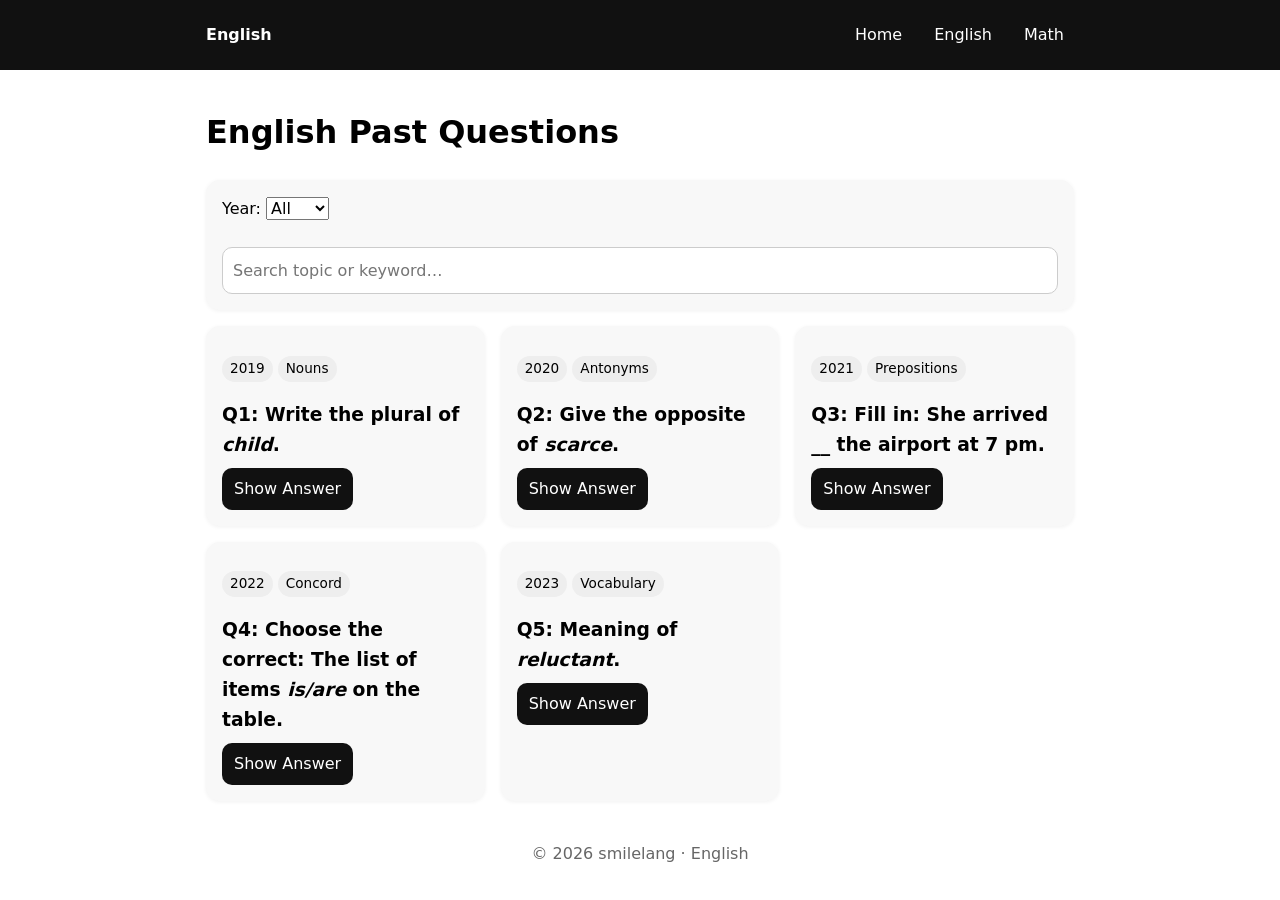
==== english.html @ 7b01eee9 "Create english.html" ====
<!DOCTYPE html>
<html lang="en">
<head>
  <meta charset="UTF-8" />
  <meta name="viewport" content="width=device-width, initial-scale=1" />
  <title>English Past Questions</title>
  <link rel="stylesheet" href="styles.css" />
  <script>
    const DATA = [
      { id:1, year:2019, topic:"Nouns", q:"Write the plural of <em>child</em>.", a:"Children" },
      { id:2, year:2020, topic:"Antonyms", q:"Give the opposite of <em>scarce</em>.", a:"Abundant" },
      { id:3, year:2021, topic:"Prepositions", q:"Fill in: She arrived __ the airport at 7 pm.", a:"at" },
      { id:4, year:2022, topic:"Concord", q:"Choose the correct: The list of items <em>is/are</em> on the table.", a:"is" },
      { id:5, year:2023, topic:"Vocabulary", q:"Meaning of <em>reluctant</em>.", a:"Unwilling / hesitant" },
    ];
    function render(list){
      const wrap = document.getElementById('list');
      wrap.innerHTML = "";
      list.forEach(item=>{
        const section = document.createElement('section');
        section.className = "card";
        section.innerHTML = `
          <p class="badge">${item.year}</p> <span class="badge">${item.topic}</span>
          <h3 style="margin:.3rem 0 0.5rem 0;">Q${item.id}: ${item.q}</h3>
          <button aria-expanded="false" onclick="toggleAns(this)">Show Answer</button>
          <p class="answer" style="display:none;margin-top:8px;color:green;"><strong>Answer:</strong> ${item.a}</p>
        `;
        wrap.appendChild(section);
      });
    }
    function toggleAns(btn){
      const p = btn.nextElementSibling;
      const show = p.style.display === "none";
      p.style.display = show ? "block" : "none";
      btn.textContent = show ? "Hide Answer" : "Show Answer";
      btn.setAttribute("aria-expanded", show ? "true" : "false");
    }
    function applyFilters(){
      const year = document.getElementById('year').value;
      const text = document.getElementById('search').value.trim().toLowerCase();
      let out = DATA.slice();
      if(year !== "all"){ out = out.filter(x=> String(x.year) === year); }
      if(text){ out = out.filter(x => (x.q+x.a+x.topic).toLowerCase().includes(text)); }
      render(out);
    }
    document.addEventListener('DOMContentLoaded', ()=>{
      render(DATA);
    });
  </script>
</head>
<body>
<header>
  <nav class="nav container">
    <strong>English</strong>
    <span style="flex:1"></span>
    <a href="index.html">Home</a>
    <a href="english.html">English</a>
    <a href="math.html">Math</a>
  </nav>
</header>

<main class="container">
  <h1>English Past Questions</h1>
  <div class="card" style="margin-bottom:16px;">
    <label>Year:
      <select id="year" onchange="applyFilters()">
        <option value="all">All</option>
        <option>2019</option><option>2020</option><option>2021</option><option>2022</option><option>2023</option>
      </select>
    </label>
    <br/><br/>
    <input id="search" placeholder="Search topic or keyword…" oninput="applyFilters()" style="width:100%;padding:10px;border:1px solid #ccc;border-radius:10px" />
  </div>

  <div id="list" class="grid"></div>
</main>

<footer class="footer">© <span id="y"></span> smilelang · English</footer>
<script>document.getElementById('y').textContent=new Date().getFullYear()</script>
</body>
</html>
---- styles.css ----
* { box-sizing: border-box; }
body { margin: 0; font-family: system-ui, -apple-system, Segoe UI, Roboto, Arial, sans-serif; line-height: 1.6; }
header { background: #111; color: #fff; }
.nav { display: flex; gap: 12px; padding: 12px 16px; align-items: center; flex-wrap: wrap; }
.nav a { color: #fff; text-decoration: none; padding: 6px 10px; border-radius: 8px; }
.nav a:hover { background: rgba(255,255,255,0.14); }
.container { max-width: 900px; margin: 0 auto; padding: 16px; }
.grid { display: grid; gap: 16px; grid-template-columns: repeat(auto-fit,minmax(220px,1fr)); }
.card { background: #f8f8f8; border-radius: 14px; padding: 16px; box-shadow: 0 1px 4px rgba(0,0,0,.06); }
input, select, button, textarea { font: inherit; }
button { padding: 8px 12px; border: 0; border-radius: 10px; background:#111; color:#fff; }
button[aria-expanded="true"] { background: #333; }
.badge { display:inline-block; padding:2px 8px; border-radius:999px; background:#eee; font-size:.85rem; }
.footer { text-align:center; color:#666; padding: 24px; }
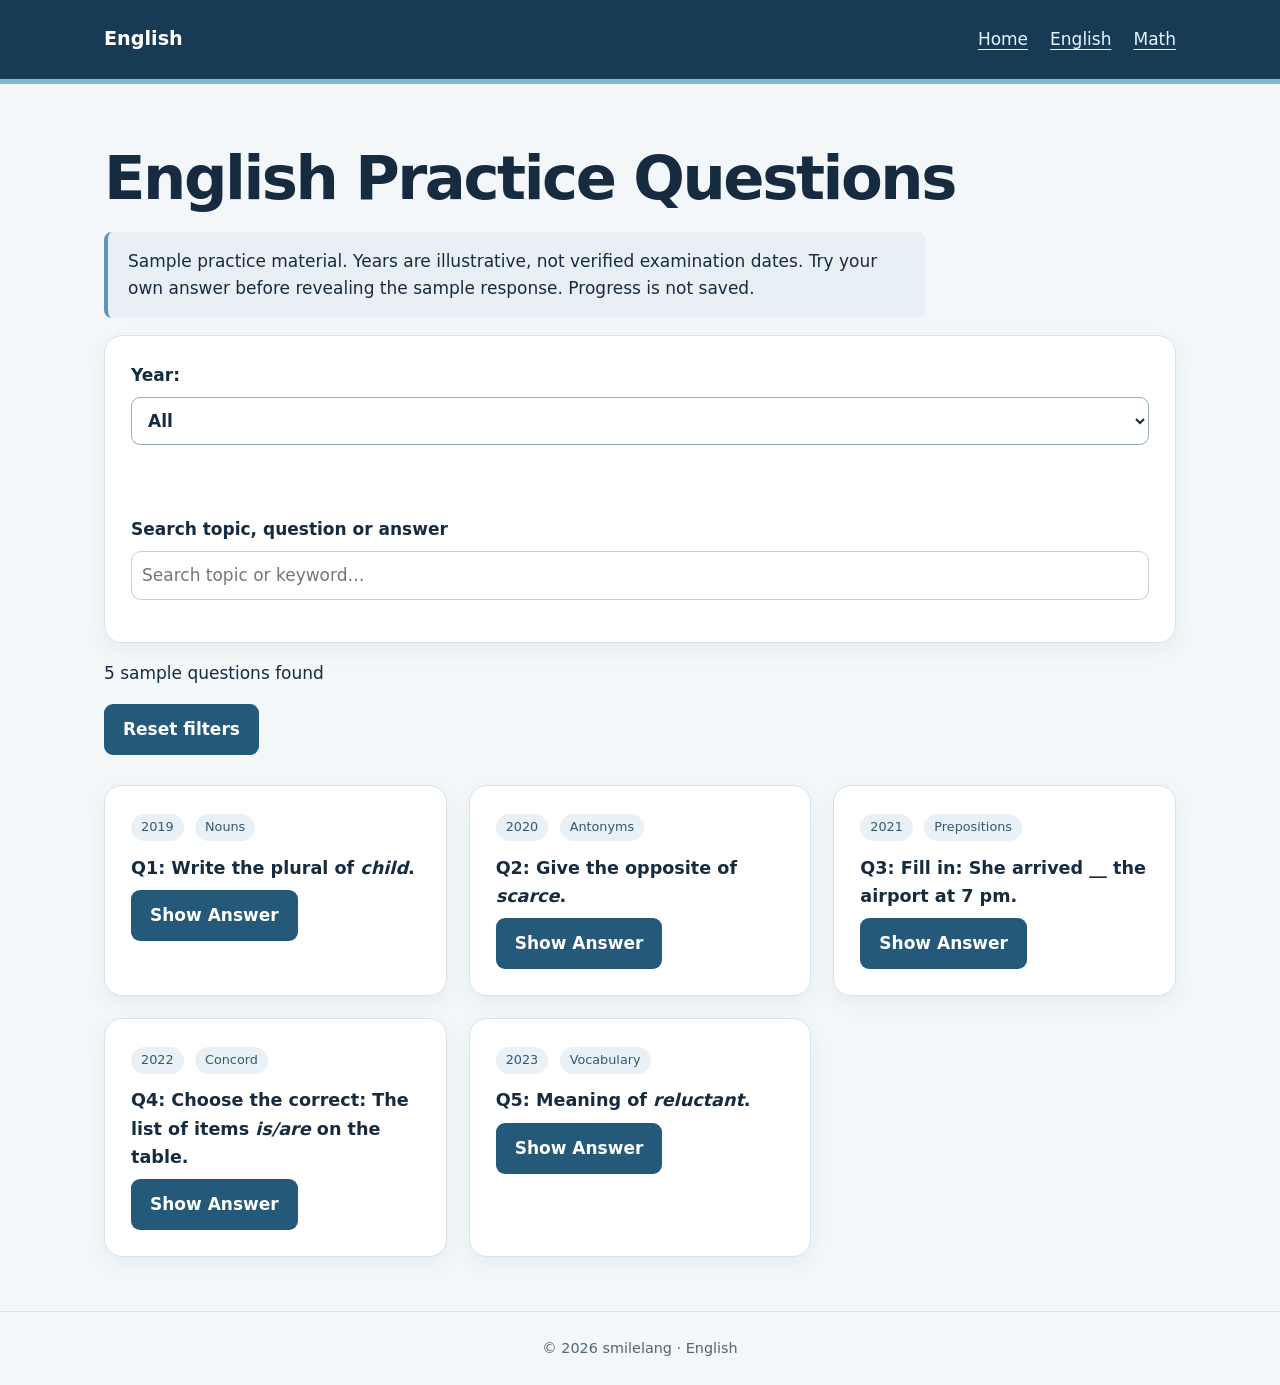
==== commit 3e4afb7a: "Improve sample question search and accessible answer review" ====
--- a/english.html
+++ b/english.html
@@ -16,14 +16,19 @@
     function render(list){
       const wrap = document.getElementById('list');
       wrap.innerHTML = "";
+      document.getElementById('result-count').textContent = `${list.length} sample question${list.length === 1 ? '' : 's'} found`;
+      if (!list.length) {
+        const empty = document.createElement('p'); empty.className = 'notice';
+        empty.textContent = 'No matching questions. Try a different keyword or choose All years.'; wrap.appendChild(empty);
+      }
       list.forEach(item=>{
         const section = document.createElement('section');
         section.className = "card";
         section.innerHTML = `
           <p class="badge">${item.year}</p> <span class="badge">${item.topic}</span>
           <h3 style="margin:.3rem 0 0.5rem 0;">Q${item.id}: ${item.q}</h3>
-          <button aria-expanded="false" onclick="toggleAns(this)">Show Answer</button>
-          <p class="answer" style="display:none;margin-top:8px;color:green;"><strong>Answer:</strong> ${item.a}</p>
+          <button type="button" aria-expanded="false" aria-controls="answer-${item.id}" onclick="toggleAns(this)">Show Answer</button>
+          <p id="answer-${item.id}" class="answer" style="display:none;margin-top:8px;color:green;"><strong>Answer:</strong> ${item.a}</p>
         `;
         wrap.appendChild(section);
       });
@@ -49,8 +54,9 @@
   </script>
 </head>
 <body>
+<a class="skip" href="#main">Skip to content</a>
 <header>
-  <nav class="nav container">
+  <nav class="nav container" aria-label="Main navigation">
     <strong>English</strong>
     <span style="flex:1"></span>
     <a href="index.html">Home</a>
@@ -59,8 +65,9 @@
   </nav>
 </header>
 
-<main class="container">
-  <h1>English Past Questions</h1>
+<main id="main" class="container">
+  <h1>English Practice Questions</h1>
+  <p class="notice">Sample practice material. Years are illustrative, not verified examination dates. Try your own answer before revealing the sample response. Progress is not saved.</p>
   <div class="card" style="margin-bottom:16px;">
     <label>Year:
       <select id="year" onchange="applyFilters()">
@@ -69,9 +76,12 @@
       </select>
     </label>
     <br/><br/>
-    <input id="search" placeholder="Search topic or keyword…" oninput="applyFilters()" style="width:100%;padding:10px;border:1px solid #ccc;border-radius:10px" />
+    <label for="search">Search topic, question or answer</label>
+    <input type="search" id="search" placeholder="Search topic or keyword…" oninput="applyFilters()" style="width:100%;padding:10px;border:1px solid #ccc;border-radius:10px" />
   </div>
 
+  <p id="result-count" role="status" aria-live="polite"></p>
+  <button type="button" onclick="document.getElementById('year').value='all';document.getElementById('search').value='';applyFilters()">Reset filters</button>
   <div id="list" class="grid"></div>
 </main>
 
--- a/styles.css
+++ b/styles.css
@@ -1,14 +1 @@
-* { box-sizing: border-box; }
-body { margin: 0; font-family: system-ui, -apple-system, Segoe UI, Roboto, Arial, sans-serif; line-height: 1.6; }
-header { background: #111; color: #fff; }
-.nav { display: flex; gap: 12px; padding: 12px 16px; align-items: center; flex-wrap: wrap; }
-.nav a { color: #fff; text-decoration: none; padding: 6px 10px; border-radius: 8px; }
-.nav a:hover { background: rgba(255,255,255,0.14); }
-.container { max-width: 900px; margin: 0 auto; padding: 16px; }
-.grid { display: grid; gap: 16px; grid-template-columns: repeat(auto-fit,minmax(220px,1fr)); }
-.card { background: #f8f8f8; border-radius: 14px; padding: 16px; box-shadow: 0 1px 4px rgba(0,0,0,.06); }
-input, select, button, textarea { font: inherit; }
-button { padding: 8px 12px; border: 0; border-radius: 10px; background:#111; color:#fff; }
-button[aria-expanded="true"] { background: #333; }
-.badge { display:inline-block; padding:2px 8px; border-radius:999px; background:#eee; font-size:.85rem; }
-.footer { text-align:center; color:#666; padding: 24px; }
+:root{color-scheme:light;--ink:#172b40;--blue:#24597a;--muted:#516575;--line:#d8e3eb}*{box-sizing:border-box}body{margin:0;background:#f3f7fa;color:var(--ink);font:17px/1.6 system-ui,sans-serif}a{color:#205778;text-underline-offset:4px}a:hover{text-decoration:underline}a:focus-visible,button:focus-visible,input:focus-visible,select:focus-visible,summary:focus-visible{outline:3px solid #c47b17;outline-offset:4px}.container{max-width:1120px;margin:auto;padding:24px}.nav{display:flex;align-items:center;flex-wrap:wrap;gap:22px}.nav a{color:#e6f4ff}.nav strong{margin-right:auto;color:#fff;font-size:1.2rem}header{background:#183b55;border-bottom:5px solid #83b9d2}main{min-height:65vh}h1{font-size:clamp(2rem,5vw,3.8rem);line-height:1.12;letter-spacing:-.04em;margin:36px 0 20px}h2{line-height:1.25}h3{font-size:1.1rem}p{max-width:76ch}.lead{font-size:1.2rem;color:var(--muted)}.eyebrow{text-transform:uppercase;letter-spacing:.12em;font-size:.8rem;color:var(--blue);font-weight:750}.grid{display:grid;grid-template-columns:repeat(auto-fit,minmax(min(100%,290px),1fr));gap:22px;margin:30px 0}.card{background:white;border:1px solid var(--line);border-radius:18px;padding:26px;box-shadow:0 7px 20px #173c5510}.card h2{margin-top:0}.button,button{display:inline-block;background:var(--blue);color:white;border:0;border-radius:9px;padding:12px 19px;font:inherit;font-weight:650;text-decoration:none;cursor:pointer}.button:hover,button:hover{background:#173d58;color:white}.badge{display:inline-block;padding:3px 10px;margin:0 6px 8px 0;border-radius:20px;background:#e9f1f6;color:#345971;font-size:.8rem}.answer{padding:16px;background:#eaf5ee;border-left:3px solid #28724e;border-radius:5px}label{font-weight:650}input,select{display:block;width:100%;font:inherit;color:var(--ink);background:#fff;border:1px solid #9bacb9;border-radius:9px;padding:12px;margin:8px 0 16px}footer,.footer{border-top:1px solid var(--line);padding:25px;text-align:center;font-size:.9rem;color:var(--muted)}.notice{border-left:4px solid #5f94b3;background:#e8f0f6;padding:16px 20px;border-radius:8px}.skip{position:absolute;top:-100px;left:12px;padding:10px;background:white;z-index:2}.skip:focus{top:12px}.filters{display:grid;grid-template-columns:1fr 2fr;gap:20px}summary{cursor:pointer;font-weight:650}details p{margin-bottom:0}@media(max-width:620px){.nav{gap:14px}.nav strong{width:100%}.container{padding:20px}.filters{grid-template-columns:1fr;gap:0}.card{padding:21px}}@media(prefers-reduced-motion:reduce){*{scroll-behavior:auto!important}}
